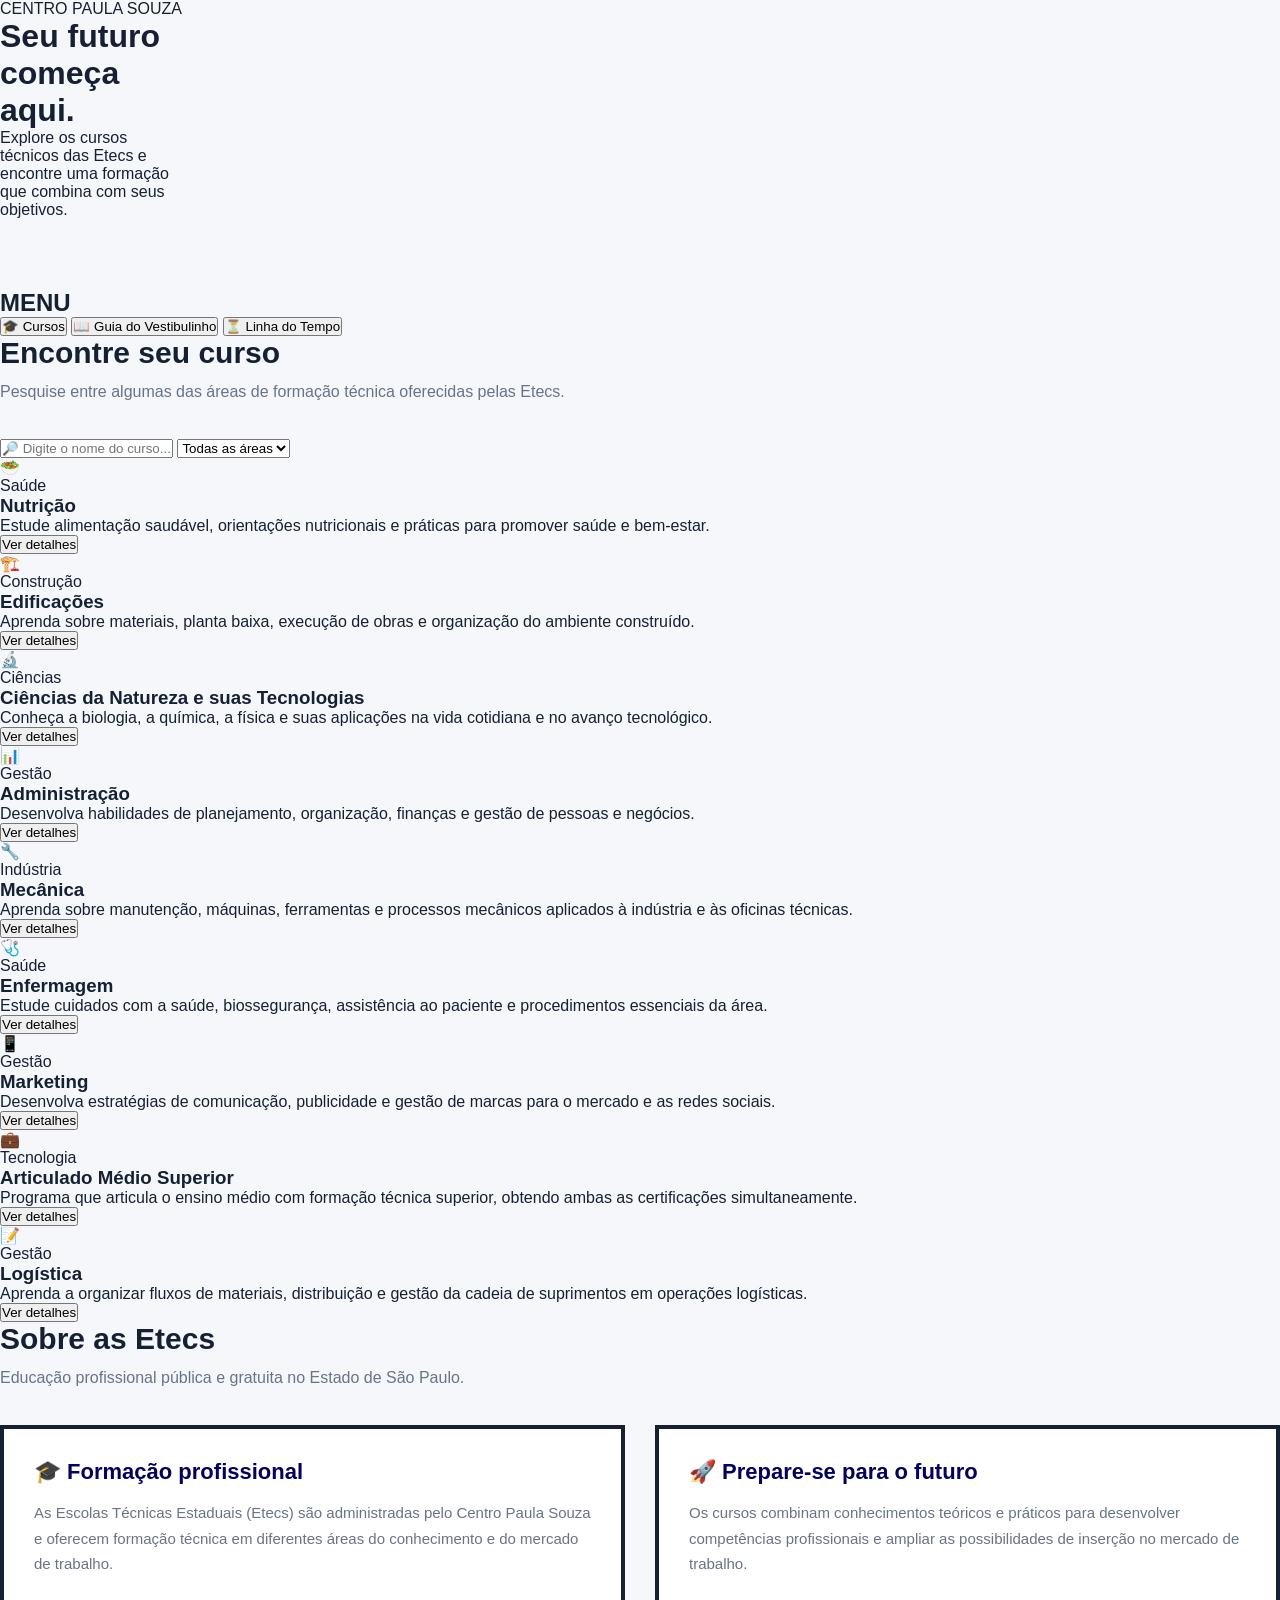
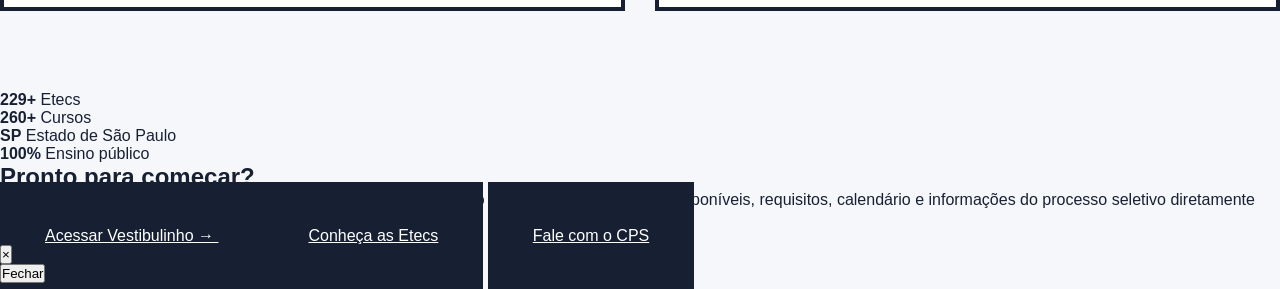
==== index.html @ 336ce73b "Add files via upload" ====
<!DOCTYPE html>
<html lang="pt-BR">
<head>
  <meta charset="UTF-8">
  <meta name="viewport" content="width=device-width, initial-scale=1.0">
  <link rel="stylesheet" href="style.css">


</head>

<body>

<div class="site">

  <!-- CABEÇALHO -->
  <header>

    <div class="header-content">

      <span class="tag">CENTRO PAULA SOUZA</span>

      <h1>Seu futuro começa aqui.</h1>

      <p>
        Explore os cursos técnicos das Etecs e encontre
        uma formação que combina com seus objetivos.
      </p>

    </div>

  </header>


  <div class="layout">

    <!-- MENU LATERAL -->
    <nav class="menu">

      <h2>MENU</h2>

      <button class="menu-btn active" onclick="mostrarSecao('cursos', this)">
        <span class="menu-icon">🎓</span>
        Cursos
      </button>

      <button class="menu-btn" onclick="window.location.href='https://site-guia-do-vestibulinho.netlify.app/'">
        <span class="menu-icon">📖</span>
        Guia do Vestibulinho
      </button>

      <button class="menu-btn" onclick="window.location.href='https://linhadotempoetec077.netlify.app/'">
        <span class="menu-icon">⏳</span>
        Linha do Tempo
      </button>

    </nav>


    <!-- CONTEÚDO -->
    <main>

      <!-- ================= CURSOS ================= -->

      <section id="cursos" class="section active">

        <div class="section-title">

          <h2>Encontre seu curso</h2>

          <p>
            Pesquise entre algumas das áreas de formação técnica oferecidas pelas Etecs.
          </p>

        </div>


        <div class="search-area">

          <input
            type="text"
            id="pesquisa"
            aria-label="Pesquisar cursos pelo nome"
            placeholder="🔎 Digite o nome do curso..."
            oninput="filtrarCursos()"
          >

          <select id="filtro" aria-label="Filtrar cursos por área" onchange="filtrarCursos()">

            <option value="todos">Todas as áreas</option>
            <option value="Tecnologia">Tecnologia</option>
            <option value="Gestão">Gestão</option>
            <option value="Indústria">Indústria</option>
            <option value="Saúde">Saúde</option>
            <option value="Ciências">Ciências</option>
            <option value="Construção">Construção</option>
          </select>

        </div>


        <div class="courses" id="listaCursos">

          <!-- NUTRIÇÃO -->

          <article
            class="course-card"
            data-nome="Nutrição"
            data-area="Saúde"
          >

            <div class="emoji">🥗</div>

            <span class="area">Saúde</span>

            <h3>Nutrição</h3>

            <p>
              Estude alimentação saudável, orientações nutricionais e práticas
              para promover saúde e bem-estar.
            </p>

            <button
              class="details-btn"
              onclick="abrirModal(
                'Nutrição',
                'O curso aborda alimentação, saúde, dieta, higiene alimentar e educação nutricional, preparando o estudante para orientar pessoas em relação a hábitos saudáveis e qualidade de vida.'
              )"
            >
              Ver detalhes
            </button>

          </article>


          <!-- EDIFICAÇÕES -->

          <article
            class="course-card"
            data-nome="Edificações"
            data-area="Construção"
          >

            <div class="emoji">🏗️</div>

            <span class="area">Construção</span>

            <h3>Edificações</h3>

            <p>
              Aprenda sobre materiais, planta baixa, execução de obras e organização
              do ambiente construído.
            </p>

            <button
              class="details-btn"
              onclick="abrirModal(
                'Edificações',
                'O curso forma profissionais para atuar na construção civil, estudando materiais, leitura de projetos, execução de obras, acabamento e organização da obra.'
              )"
            >
              Ver detalhes
            </button>

          </article>


          <!-- CIÊNCIAS DA NATUREZA E SUAS TECNOLOGIAS -->

          <article
            class="course-card"
            data-nome="Ciências da Natureza e suas Tecnologias"
            data-area="Ciências"
          >

            <div class="emoji">🔬</div>

            <span class="area">Ciências</span>

            <h3>Ciências da Natureza e suas Tecnologias</h3>

            <p>
              Conheça a biologia, a química, a física e suas aplicações na vida
              cotidiana e no avanço tecnológico.
            </p>

            <button
              class="details-btn"
              onclick="abrirModal(
                'Ciências da Natureza e suas Tecnologias',
                'O curso explora fenômenos naturais e tecnologias, estimulando o raciocínio científico, a investigação e a compreensão do mundo por meio de biologia, química e física.'
              )"
            >
              Ver detalhes
            </button>

          </article>


          <!-- ADMINISTRAÇÃO -->

          <article
            class="course-card"
            data-nome="Administração"
            data-area="Gestão"
          >

            <div class="emoji">📊</div>

            <span class="area">Gestão</span>

            <h3>Administração</h3>

            <p>
              Desenvolva habilidades de planejamento, organização, finanças e gestão
              de pessoas e negócios.
            </p>

            <button
              class="details-btn"
              onclick="abrirModal(
                'Administração',
                'A formação em Administração prepara o estudante para organizar recursos, liderar equipes, planejar ações e compreender o funcionamento de empresas e organizações.'
              )"
            >
              Ver detalhes
            </button>

          </article>


          <!-- MECÂNICA -->

          <article
            class="course-card"
            data-nome="Mecânica"
            data-area="Indústria"
          >

            <div class="emoji">🔧</div>

            <span class="area">Indústria</span>

            <h3>Mecânica</h3>

            <p>
              Aprenda sobre manutenção, máquinas, ferramentas e processos mecânicos
              aplicados à indústria e às oficinas técnicas.
            </p>

            <button
              class="details-btn"
              onclick="abrirModal(
                'Mecânica',
                'O curso oferece formação em manutenção, usinagem, medidas, desenho técnico e operação de máquinas, preparando o aluno para atuar em empresas industriais e oficinas.'
              )"
            >
              Ver detalhes
            </button>

          </article>


          <!-- ENFERMAGEM -->

          <article
            class="course-card"
            data-nome="Enfermagem"
            data-area="Saúde"
          >

            <div class="emoji">🩺</div>

            <span class="area">Saúde</span>

            <h3>Enfermagem</h3>

            <p>
              Estude cuidados com a saúde, biossegurança, assistência ao paciente e
              procedimentos essenciais da área.
            </p>

            <button
              class="details-btn"
              onclick="abrirModal(
                'Enfermagem',
                'O curso prepara profissionais para prestar atenção, acolhimento e cuidados básicos de saúde, com foco em procedimentos, biossegurança e assistência ao paciente.'
              )"
            >
              Ver detalhes
            </button>

          </article>


          <!-- MARKETING -->

          <article
            class="course-card"
            data-nome="Marketing"
            data-area="Gestão"
          >

            <div class="emoji">📱</div>

            <span class="area">Gestão</span>

            <h3>Marketing</h3>

            <p>
              Desenvolva estratégias de comunicação, publicidade e gestão de marcas
              para o mercado e as redes sociais.
            </p>

            <button
              class="details-btn"
              onclick="abrirModal(
                'Marketing',
                'O curso forma profissionais para criar e executar estratégias de comunicação, publicidade, gestão de marcas e campanhas de marketing digital e tradicional.'
              )"
            >
              Ver detalhes
            </button>

          </article>


          <!-- ARTICULADO MÉDIO SUPERIOR -->

          <article
            class="course-card"
            data-nome="Articulado Médio Superior"
            data-area="Tecnologia"
          >

            <div class="emoji">💼</div>

            <span class="area">Tecnologia</span>

            <h3>Articulado Médio Superior</h3>

            <p>
              Programa que articula o ensino médio com formação técnica superior,
              obtendo ambas as certificações simultaneamente.
            </p>

            <button
              class="details-btn"
              onclick="abrirModal(
                'Articulado Médio Superior',
                'O programa articula o ensino médio com a formação técnica, permitindo que os alunos obtenham as duas certificações simultaneamente, preparando-se para o mercado de trabalho e prosseguimento aos estudos.'
              )"
            >
              Ver detalhes
            </button>

          </article>


          <!-- LOGÍSTICA -->

          <article
            class="course-card"
            data-nome="Logística"
            data-area="Gestão"
          >

            <div class="emoji">📝</div>

            <span class="area">Gestão</span>

            <h3>Logística</h3>

            <p>
              Aprenda a organizar fluxos de materiais, distribuição e gestão da
              cadeia de suprimentos em operações logísticas.
            </p>

            <button
              class="details-btn"
              onclick="abrirModal(
                'Logística',
                'O curso prepara profissionais para gerenciar fluxos de materiais, coordenar distribuição, otimizar processos de armazenagem e gerenciar a cadeia de suprimentos.'
              )"
            >
              Ver detalhes
            </button>

          </article>

        </div>

      </section>


      <!-- ================= SOBRE ================= -->

      <section id="sobre" class="section">

        <div class="section-title">

          <h2>Sobre as Etecs</h2>

          <p>
            Educação profissional pública e gratuita no Estado de São Paulo.
          </p>

        </div>


        <div class="about">

          <div class="about-box">

            <h3>🎓 Formação profissional</h3>

            <p>
              As Escolas Técnicas Estaduais (Etecs) são administradas
              pelo Centro Paula Souza e oferecem formação técnica em
              diferentes áreas do conhecimento e do mercado de trabalho.
            </p>

          </div>


          <div class="about-box">

            <h3>🚀 Prepare-se para o futuro</h3>

            <p>
              Os cursos combinam conhecimentos teóricos e práticos
              para desenvolver competências profissionais e ampliar
              as possibilidades de inserção no mercado de trabalho.
            </p>

          </div>

        </div>


        <div class="numbers">

          <div class="number">
            <strong>229+</strong>
            Etecs
          </div>

          <div class="number">
            <strong>260+</strong>
            Cursos
          </div>

          <div class="number">
            <strong>SP</strong>
            Estado de São Paulo
          </div>

          <div class="number">
            <strong>100%</strong>
            Ensino público
          </div>

        </div>

      </section>


      <!-- ================= VESTIBULINHO ================= -->

      <section id="vestibulinho" class="section">

        <div class="vestibulinho">

          <h2>Pronto para começar?</h2>

          <p>
            O ingresso nos cursos técnicos é realizado por meio
            do Vestibulinho Etec. Consulte os cursos disponíveis,
            requisitos, calendário e informações do processo seletivo
            diretamente nos canais oficiais.
          </p>

          <a
            class="cta"
            href="https://vestibulinho.etec.sp.gov.br/"
            target="_blank"
            rel="noopener noreferrer"
          >
            Acessar Vestibulinho →
          </a>
          <a class="cta" href="https://www.cps.sp.gov.br/etec/" target="_blank" rel="noopener noreferrer">Conheça as Etecs</a>
          <a class="cta" href="https://www.cps.sp.gov.br/institucional/fale-conosco/" target="_blank" rel="noopener noreferrer">Fale com o CPS</a>

        </div>

      </section>

    </main>

  </div>

</div>


<!-- ================= MODAL ================= -->

<div class="modal" id="modal" role="dialog" aria-modal="true" aria-labelledby="modalTitulo" aria-describedby="modalTexto" tabindex="-1">

  <div class="modal-content">

    <button class="close" type="button" aria-label="Fechar detalhes do curso" onclick="fecharModal()">×</button>

    <h2 id="modalTitulo"></h2>

    <p id="modalTexto"></p>

    <button
      class="details-btn"
      onclick="fecharModal()"
    >
      Fechar
    </button>

  </div>

</div>


<script>

  /* =========================
     TROCAR SEÇÕES
  ========================= */

  function mostrarSecao(id, botao) {

    document.querySelectorAll(".section").forEach(section => {
      section.classList.remove("active");
    });

    document.getElementById(id).classList.add("active");

    document.querySelectorAll(".menu-btn").forEach(btn => {
      btn.classList.remove("active");
    });

    botao.classList.add("active");
  }


  /* =========================
     FILTRAR CURSOS
  ========================= */

  function filtrarCursos() {

    const pesquisa =
      document.getElementById("pesquisa")
      .value
      .toLowerCase();

    const area =
      document.getElementById("filtro")
      .value;

    const cursos =
      document.querySelectorAll(".course-card");

    cursos.forEach(curso => {

      const nome =
        curso.dataset.nome.toLowerCase();

      const areaCurso =
        curso.dataset.area;

      const encontrouNome =
        nome.includes(pesquisa);

      const encontrouArea =
        area === "todos" ||
        areaCurso === area;

      if (encontrouNome && encontrouArea) {

        curso.style.display = "block";

      } else {

        curso.style.display = "none";

      }

    });

  }


  /* =========================
     MODAL
  ========================= */

  let elementoAnteriorAoModal = null;

  function abrirModal(titulo, texto) {

    elementoAnteriorAoModal = document.activeElement;

    document.getElementById("modalTitulo").textContent = titulo;

    document.getElementById("modalTexto").textContent = texto;

    document.getElementById("modal").classList.add("show");
    document.getElementById("modal").focus();

  }


  function fecharModal() {

    document.getElementById("modal").classList.remove("show");
    if (elementoAnteriorAoModal && typeof elementoAnteriorAoModal.focus === "function") {
      elementoAnteriorAoModal.focus();
    }

  }


  /* Fecha clicando fora do modal */

  document.getElementById("modal").addEventListener(
    "click",
    function(event) {

      if (event.target === this) {
        fecharModal();
      }

    }
  );


  /* Fecha usando ESC */

  document.addEventListener(
    "keydown",
    function(event) {

      if (event.key === "Escape") {
        fecharModal();
      } else if (event.key === "Tab" && document.getElementById("modal").classList.contains("show")) {
        const modal = document.getElementById("modal");
        const controls = modal.querySelectorAll("button:not([disabled]), a[href], input:not([disabled]), select:not([disabled]), [tabindex]:not([tabindex='-1'])");
        const first = controls[0];
        const last = controls[controls.length - 1];
        if (event.shiftKey && document.activeElement === first) {
          event.preventDefault();
          last.focus();
        } else if (!event.shiftKey && document.activeElement === last) {
          event.preventDefault();
          first.focus();
        }
      }

    }
  );

</script>

</body>
</html>
---- style.css ----
* {
margin: 0;
padding: 0;
box-sizing: border-box;
}

html {
scroll-behavior: smooth;
}

body {
font-family: Arial, Helvetica, sans-serif;
background: #f5f7fb;
color: #172033;
}

/* =========================
CONTAINER
========================= */

.container {
width: 100%;
max-width: 1140px;
margin: 0 auto;
padding: 30px 20px 70px;
}

/* =========================
CABEÇALHO
========================= */

header {
display: grid;
grid-template-columns: 185px 1fr;
gap: 45px;
align-items: start;
margin-bottom: 70px;
}

.logo {
width: 185px;
height: 175px;
border: 4px solid #172033;
background: white;

display: flex;
align-items: center;
justify-content: center;

font-size: 32px;
font-weight: bold;
color: #010066;
}

.top-content {
padding-top: 15px;
}

.top-line {
width: 70%;
height: 8px;
background: #172033;
margin-bottom: 38px;
}

/* =========================
HERO
========================= */

.hero {
min-height: 220px;
border: 4px solid #172033;
background: white;
padding: 35px;
}

.hero h1 {
font-size: 38px;
line-height: 1.1;
margin-bottom: 18px;
}

.hero h1 span {
color: #010066;
}

.hero p {
color: #647089;
font-size: 17px;
line-height: 1.7;
max-width: 650px;
}

.hero-button {
display: inline-block;
margin-top: 22px;
padding: 13px 22px;
background: #010066;
color: white;
text-decoration: none;
font-weight: bold;
transition: 0.2s;
}

.hero-button:hover {
background: #010066;
}

.hero-actions {
display: flex;
flex-wrap: wrap;
gap: 14px;
margin-top: 14px;
}

.secondary-button {
display: inline-block;
margin-top: 22px;
padding: 13px 22px;
background: #f2f4f9;
color: #172033;
text-decoration: none;
font-weight: bold;
border: 3px solid #172033;
transition: 0.2s;
}

.secondary-button:hover {
background: #e9edf7;
}

/* =========================
TÍTULOS DAS SEÇÕES
========================= */

.section-title {
margin-bottom: 35px;
}

.section-title .line {
width: 270px;
height: 8px;
background: #172033;
margin-bottom: 15px;
}

.section-title h2 {
font-size: 30px;
color: #172033;
}

.section-title p {
color: #68738a;
margin-top: 10px;
line-height: 1.5;
}

/* =========================
SOBRE O CURSO
========================= */

.about {
display: grid;
grid-template-columns: 1fr 1fr;
gap: 30px;
margin-bottom: 80px;
}

.about-box {
background: white;
border: 4px solid #172033;
padding: 30px;
}

.about-box h3 {
font-size: 22px;
margin-bottom: 15px;
color: #010066;
}

.about-box p {
color: #68738a;
line-height: 1.7;
font-size: 15px;
}

/* =========================
CONTEÚDO DO CURSO
========================= */

.course-section {
margin-bottom: 80px;
}

.cards {
display: grid;
grid-template-columns: repeat(3, 1fr);
gap: 30px;
}

.card {
min-height: 260px;
background: white;
border: 4px solid #172033;
padding: 28px;
transition: 0.25s ease;
}

.card:hover {
transform: translateY(-6px);
box-shadow: 7px 7px 0 #010066;
}

.card-icon {
width: 48px;
height: 48px;

border: 4px solid #010066;

display: flex;
align-items: center;
justify-content: center;

color: #010066;
font-size: 16px;
font-weight: bold;

margin-bottom: 20px;
}

.card h3 {
font-size: 21px;
margin-bottom: 12px;
}

.card p {
color: #68738a;
line-height: 1.6;
font-size: 14px;
}

/* =========================
RELATOS DOS ALUNOS
========================= */

.testimonials {
margin-bottom: 80px;
}

.student-comments {
display: grid;
grid-template-columns: repeat(3, 1fr);
gap: 30px;
}

.student {
background: white;
border: 4px solid #172033;
padding: 45px;
position: relative;
}

.student::before {
content: "“";
position: absolute;
top: 5px;
right: 20px;

font-size: 70px;
color: #010066;
font-weight: bold;
}

.student p {
color: #68738a;
line-height: 1.7;
font-size: 15px;
margin-bottom: 25px;
}

.student-name {
font-weight: bold;
font-size: 17px;
color: #172033;
}

.student-course {
color: #010066;
font-size: 13px;
margin-top: 5px;
}

/* =========================
GALERIA DE FOTOS
========================= */

.gallery-section {
margin-bottom: 80px;
}

.gallery {
display: grid;
grid-template-columns: repeat(3, 1fr);
grid-auto-rows: 210px;
gap: 20px;
}

.photo {
overflow: hidden;
border: 4px solid #172033;
background: #dfe4ee;
position: relative;
}

.photo img {
width: 100%;
height: 100%;
object-fit: cover;
display: block;

transition: transform 0.4s ease;
}

.photo:hover img {
transform: scale(1.08);
}

/* Foto maior */

.photo-large {
grid-column: span 2;
grid-row: span 2;
}

/* =========================
CALL TO ACTION
========================= */

.cta {
background: #172033;
color: white;
padding: 45px;
text-align: center;
margin-bottom: 60px;
}

.cta h2 {
font-size: 30px;
margin-bottom: 12px;
}

.cta p {
color: #cbd2df;
margin-bottom: 25px;
}

.cta a {
display: inline-block;
background: #010066;
color: white;
text-decoration: none;
padding: 14px 25px;
font-weight: bold;
}

.cta a:hover {
background: #010066;
}

/* =========================
RODAPÉ
========================= */

.footer-brand {
display: flex;
align-items: center;
gap: 14px;
}

.footer-logo {
width: 70px;
height: 70px;
border: 3px solid #172033;
background: white;
display: flex;
align-items: center;
justify-content: center;
font-weight: bold;
color: #010066;
}

.footer-links {
display: flex;
align-items: center;
gap: 18px;
}

.footer-links a {
color: #172033;
text-decoration: none;
font-weight: bold;
}

footer {
border-top: 4px solid #172033;
padding-top: 20px;
display: flex;
justify-content: space-between;
align-items: center;
color: #68738a;
font-size: 14px;
}

/* =========================
RESPONSIVIDADE
========================= */

@media (max-width: 850px) {

header {
grid-template-columns: 1fr;
gap: 25px;
}

.logo {
width: 130px;
height: 120px;
}

.top-line {
width: 100%;
}

.about,
.cards,
.student-comments {
grid-template-columns: 1fr;
}

.gallery {
grid-template-columns: 1fr 1fr;
}

.photo-large {
grid-column: span 2;
}

.cursos-page .course-item {
grid-template-columns: 1fr;
}
}

@media (max-width: 550px) {

.container {
padding: 20px 15px 50px;
}

.hero {
padding: 25px;
}

.hero h1 {
font-size: 29px;
}

.gallery {
grid-template-columns: 1fr;
grid-auto-rows: 220px;
}

.photo-large {
grid-column: span 1;
grid-row: span 1;
}

footer {
flex-direction: column;
align-items: flex-start;
gap: 12px;
}
}

:where(a, button, input, select, summary):focus-visible {
outline: 3px solid #ffbf47;
outline-offset: 3px;
}

@media (prefers-reduced-motion: reduce) {
*, *::before, *::after {
scroll-behavior: auto !important;
animation-duration: 0.01ms !important;
transition-duration: 0.01ms !important;
}
}
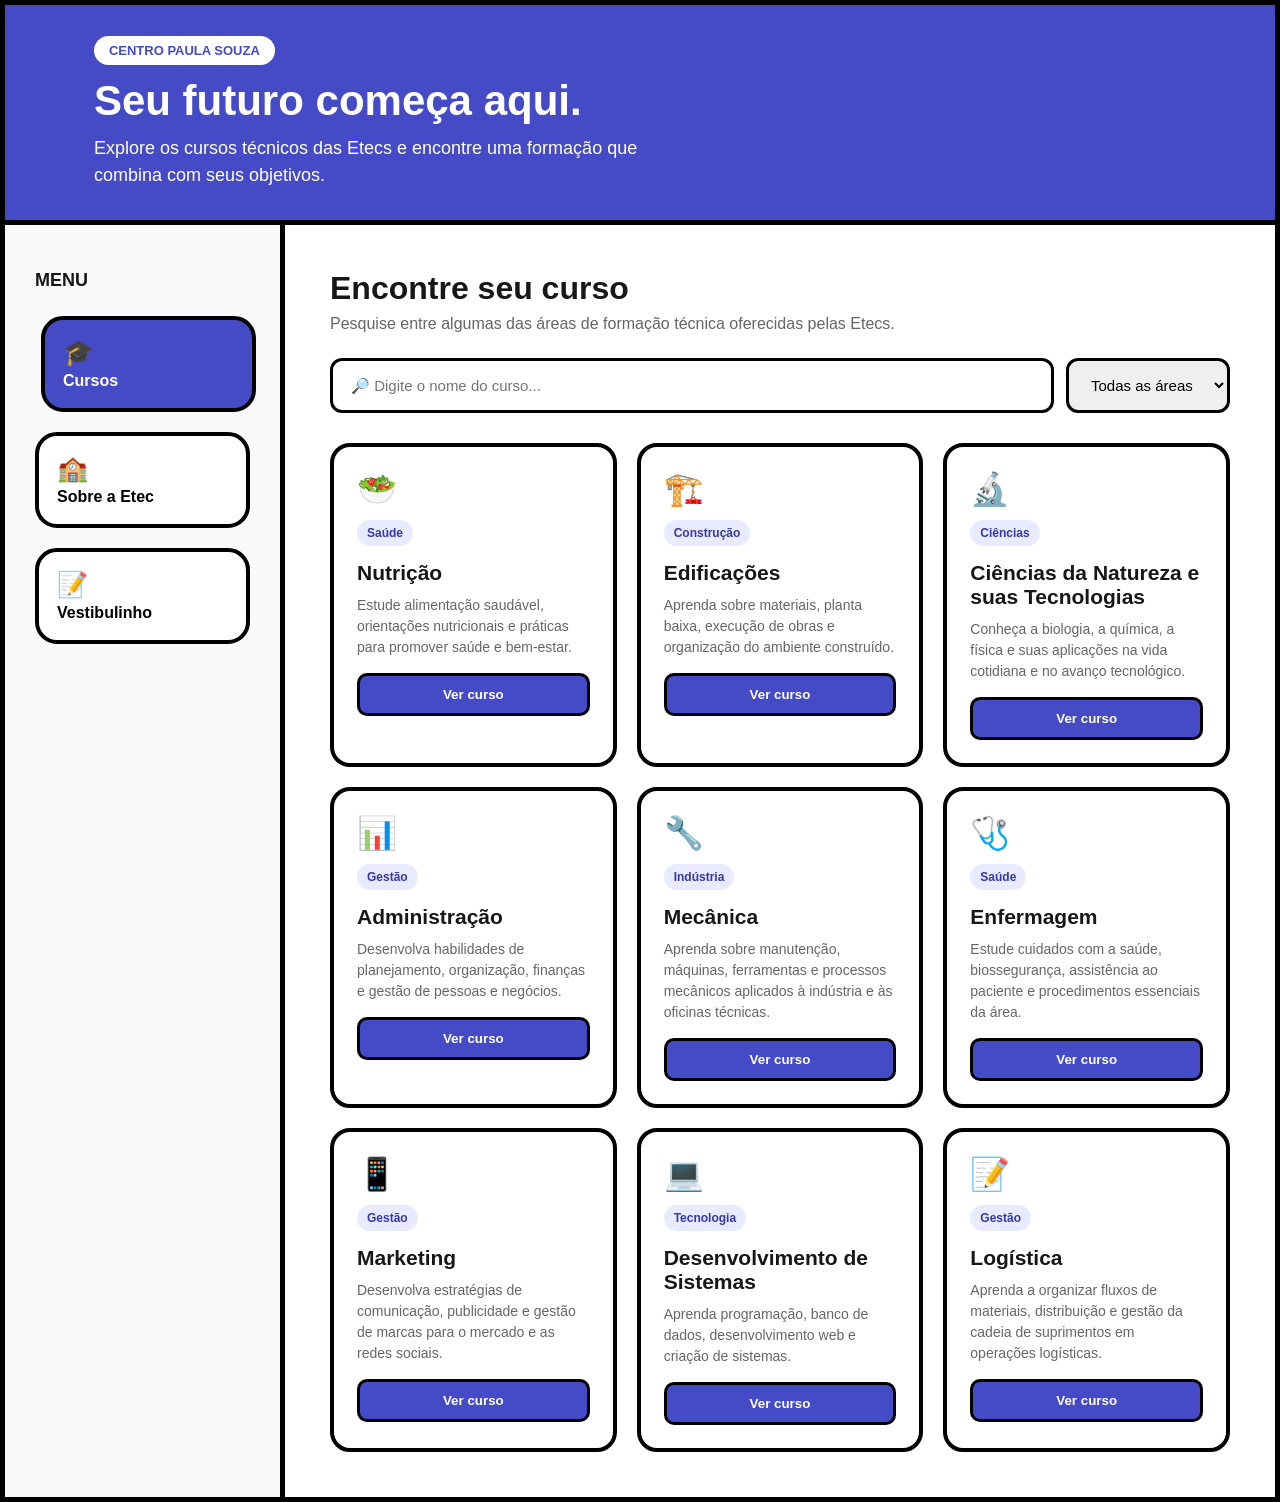
==== commit 7e137a23: "Add files via upload" ====
--- a/index.html
+++ b/index.html
@@ -3,9 +3,500 @@
 <head>
   <meta charset="UTF-8">
   <meta name="viewport" content="width=device-width, initial-scale=1.0">
-  <link rel="stylesheet" href="style.css">
-
-
+
+  <title>ETEC • Cursos Técnicos</title>
+
+  <style>
+    * {
+      margin: 0;
+      padding: 0;
+      box-sizing: border-box;
+    }
+
+    html {
+      scroll-behavior: smooth;
+    }
+
+    body {
+      font-family: Arial, Helvetica, sans-serif;
+      background: #f4f5fb;
+      color: #171717;
+    }
+
+    /* =========================
+       CONTAINER PRINCIPAL
+    ========================= */
+
+    .site {
+      width: 100%;
+      min-height: 100vh;
+      border: 5px solid #000;
+      background: white;
+      overflow: hidden;
+    }
+
+    /* =========================
+       CABEÇALHO
+    ========================= */
+
+    header {
+      height: 220px;
+      background: #454bc7;
+      
+      position: relative;
+      display: flex;
+      align-items: center;
+      padding: 30px 7%;
+      color: white;
+    }
+
+   
+    .linha {
+      position: absolute;
+      top: 115px;
+      left: 7%;
+      width: 130px;
+      height: 5px;
+      background: yellow;
+      border-radius: 5px;
+    }
+
+    .header-content {
+      max-width: 700px;
+      z-index: 2;
+    }
+
+    .tag {
+      display: inline-block;
+      background: #fff;
+      color: #454bc7;
+      padding: 7px 15px;
+      border-radius: 20px;
+      font-size: 13px;
+      font-weight: bold;
+      margin-bottom: 12px;
+    }
+
+    header h1 {
+      font-size: 42px;
+      margin-bottom: 10px;
+    }
+
+    header p {
+      font-size: 18px;
+      line-height: 1.5;
+      max-width: 600px;
+    }
+
+    /* =========================
+       MENU
+    ========================= */
+
+    .layout {
+      display: flex;
+      min-height: calc(100vh - 225px);
+    }
+
+    .menu {
+      width: 280px;
+      padding: 45px 30px;
+      border-right: 5px solid #000;
+      background: #fafafa;
+    }
+
+    .menu h2 {
+      font-size: 18px;
+      margin-bottom: 25px;
+    }
+
+    .menu-btn {
+      width: 100%;
+      min-height: 85px;
+      margin-bottom: 20px;
+      border: 4px solid #000;
+      border-radius: 22px;
+      background: white;
+      cursor: pointer;
+      transition: 0.25s;
+      font-size: 16px;
+      font-weight: bold;
+      text-align: left;
+      padding: 18px;
+    }
+
+    .menu-btn:hover,
+    .menu-btn.active {
+      background: #454bc7;
+      color: white;
+      transform: translateX(6px);
+    }
+
+    .menu-icon {
+      font-size: 25px;
+      display: block;
+      margin-bottom: 5px;
+    }
+
+    /* =========================
+       CONTEÚDO
+    ========================= */
+
+    main {
+      flex: 1;
+      padding: 45px;
+      background: #fff;
+    }
+
+    .section {
+      display: none;
+      animation: aparecer 0.4s ease;
+    }
+
+    .section.active {
+      display: block;
+    }
+
+    @keyframes aparecer {
+      from {
+        opacity: 0;
+        transform: translateY(10px);
+      }
+
+      to {
+        opacity: 1;
+        transform: translateY(0);
+      }
+    }
+
+    .section-title {
+      margin-bottom: 25px;
+    }
+
+    .section-title h2 {
+      font-size: 32px;
+      margin-bottom: 8px;
+    }
+
+    .section-title p {
+      color: #666;
+    }
+
+    /* =========================
+       PESQUISA
+    ========================= */
+
+    .search-area {
+      display: flex;
+      gap: 12px;
+      margin-bottom: 30px;
+      flex-wrap: wrap;
+    }
+
+    .search-area input,
+    .search-area select {
+      padding: 15px 18px;
+      border: 3px solid #000;
+      border-radius: 12px;
+      font-size: 15px;
+      outline: none;
+    }
+
+    .search-area input {
+      flex: 1;
+      min-width: 220px;
+    }
+
+    .search-area input:focus,
+    .search-area select:focus {
+      border-color: #454bc7;
+    }
+
+    /* =========================
+       CARDS
+    ========================= */
+
+    .courses {
+      display: grid;
+      grid-template-columns: repeat(3, 1fr);
+      gap: 20px;
+    }
+
+    .course-card {
+      border: 4px solid #000;
+      border-radius: 20px;
+      padding: 23px;
+      background: white;
+      transition: 0.25s;
+      position: relative;
+    }
+
+    .course-card:hover {
+      transform: translateY(-6px);
+      box-shadow: 7px 7px 0 #454bc7;
+    }
+
+    .course-card .emoji {
+      font-size: 32px;
+      margin-bottom: 12px;
+    }
+
+    .course-card h3 {
+      font-size: 21px;
+      margin-bottom: 10px;
+    }
+
+    .course-card p {
+      color: #666;
+      line-height: 1.5;
+      font-size: 14px;
+      margin-bottom: 15px;
+    }
+
+    .area {
+      display: inline-block;
+      background: #e9eaff;
+      color: #3439a6;
+      padding: 6px 10px;
+      border-radius: 20px;
+      font-size: 12px;
+      font-weight: bold;
+      margin-bottom: 15px;
+    }
+
+    .details-btn {
+      width: 100%;
+      border: 3px solid #000;
+      border-radius: 10px;
+      background: #454bc7;
+      color: white;
+      padding: 11px;
+      font-weight: bold;
+      cursor: pointer;
+      transition: 0.2s;
+    }
+
+    .details-btn:hover {
+      background: #000;
+    }
+
+    /* =========================
+       SOBRE
+    ========================= */
+
+    .about {
+      display: grid;
+      grid-template-columns: 1fr 1fr;
+      gap: 30px;
+    }
+
+    .about-box {
+      border: 4px solid #000;
+      border-radius: 22px;
+      padding: 30px;
+      background: #fafafa;
+    }
+
+    .about-box h3 {
+      margin-bottom: 15px;
+      font-size: 23px;
+    }
+
+    .about-box p {
+      color: #555;
+      line-height: 1.7;
+    }
+
+    .numbers {
+      display: grid;
+      grid-template-columns: repeat(2, 1fr);
+      gap: 15px;
+      margin-top: 20px;
+    }
+
+    .number {
+      background: #454bc7;
+      color: white;
+      border: 3px solid #000;
+      border-radius: 15px;
+      padding: 20px;
+      text-align: center;
+    }
+
+    .number strong {
+      display: block;
+      font-size: 30px;
+    }
+
+    /* =========================
+       VESTIBULINHO
+    ========================= */
+
+    .vestibulinho {
+      background: #454bc7;
+      color: white;
+      border: 4px solid #000;
+      border-radius: 25px;
+      padding: 40px;
+      max-width: 800px;
+    }
+
+    .vestibulinho h2 {
+      font-size: 34px;
+      margin-bottom: 15px;
+    }
+
+    .vestibulinho p {
+      line-height: 1.6;
+      margin-bottom: 25px;
+    }
+
+    .cta {
+      display: inline-block;
+      padding: 15px 25px;
+      border: 3px solid #000;
+      border-radius: 12px;
+      background: white;
+      color: #000;
+      text-decoration: none;
+      font-weight: bold;
+      transition: 0.2s;
+    }
+
+    .cta:hover {
+      background: #000;
+      color: white;
+    }
+
+    /* =========================
+       MODAL
+    ========================= */
+
+    .modal {
+      display: none;
+      position: fixed;
+      inset: 0;
+      background: rgba(0, 0, 0, 0.65);
+      align-items: center;
+      justify-content: center;
+      padding: 20px;
+      z-index: 100;
+    }
+
+    .modal.show {
+      display: flex;
+    }
+
+    .modal-content {
+      width: min(600px, 100%);
+      background: white;
+      border: 5px solid #000;
+      border-radius: 25px;
+      padding: 35px;
+      position: relative;
+      animation: aparecer 0.3s ease;
+    }
+
+    .close {
+      position: absolute;
+      right: 18px;
+      top: 15px;
+      width: 40px;
+      height: 40px;
+      border: 3px solid #000;
+      border-radius: 50%;
+      background: white;
+      font-size: 20px;
+      cursor: pointer;
+    }
+
+    .modal-content h2 {
+      margin-bottom: 15px;
+      font-size: 30px;
+      color: #454bc7;
+    }
+
+    .modal-content p {
+      color: #555;
+      line-height: 1.7;
+      margin-bottom: 20px;
+    }
+
+    /* =========================
+       RESPONSIVO
+    ========================= */
+
+    @media (max-width: 1000px) {
+      .courses {
+        grid-template-columns: repeat(2, 1fr);
+      }
+
+      .menu {
+        width: 230px;
+      }
+    }
+
+    @media (max-width: 750px) {
+      header {
+        height: 250px;
+      }
+
+      header h1 {
+        font-size: 32px;
+      }
+
+      header::after {
+        display: none;
+      }
+
+      .layout {
+        flex-direction: column;
+      }
+
+      .menu {
+        width: 100%;
+        border-right: none;
+        border-bottom: 5px solid #000;
+        display: flex;
+        gap: 10px;
+        overflow-x: auto;
+        padding: 20px;
+      }
+
+      .menu h2 {
+        display: none;
+      }
+
+      .menu-btn {
+        min-width: 180px;
+        margin: 0;
+      }
+
+      main {
+        padding: 25px 18px;
+      }
+
+      .courses {
+        grid-template-columns: 1fr;
+      }
+
+      .about {
+        grid-template-columns: 1fr;
+      }
+    }
+
+    :where(a, button, input, select, summary):focus-visible {
+      outline: 3px solid #ffbf47;
+      outline-offset: 3px;
+    }
+
+    @media (prefers-reduced-motion: reduce) {
+      *, *::before, *::after {
+        scroll-behavior: auto !important;
+        animation-duration: 0.01ms !important;
+        transition-duration: 0.01ms !important;
+      }
+    }
+  </style>
 </head>
 
 <body>
@@ -13,7 +504,7 @@
 <div class="site">
 
   <!-- CABEÇALHO -->
-  <header>
+  <header style="border-bottom: 5px solid black;">
 
     <div class="header-content">
 
@@ -43,14 +534,14 @@
         Cursos
       </button>
 
-      <button class="menu-btn" onclick="window.location.href='https://site-guia-do-vestibulinho.netlify.app/'">
-        <span class="menu-icon">📖</span>
-        Guia do Vestibulinho
+      <button class="menu-btn" onclick="mostrarSecao('sobre', this)">
+        <span class="menu-icon">🏫</span>
+        Sobre a Etec
       </button>
 
-      <button class="menu-btn" onclick="window.location.href='https://linhadotempoetec077.netlify.app/'">
-        <span class="menu-icon">⏳</span>
-        Linha do Tempo
+      <button class="menu-btn" onclick="mostrarSecao('vestibulinho', this)">
+        <span class="menu-icon">📝</span>
+        Vestibulinho
       </button>
 
     </nav>
@@ -93,298 +584,164 @@
             <option value="Saúde">Saúde</option>
             <option value="Ciências">Ciências</option>
             <option value="Construção">Construção</option>
+
           </select>
 
         </div>
 
 
         <div class="courses" id="listaCursos">
-
-          <!-- NUTRIÇÃO -->
 
           <article
             class="course-card"
             data-nome="Nutrição"
             data-area="Saúde"
           >
-
             <div class="emoji">🥗</div>
-
             <span class="area">Saúde</span>
-
             <h3>Nutrição</h3>
-
             <p>
               Estude alimentação saudável, orientações nutricionais e práticas
               para promover saúde e bem-estar.
             </p>
-
-            <button
-              class="details-btn"
-              onclick="abrirModal(
-                'Nutrição',
-                'O curso aborda alimentação, saúde, dieta, higiene alimentar e educação nutricional, preparando o estudante para orientar pessoas em relação a hábitos saudáveis e qualidade de vida.'
-              )"
-            >
-              Ver detalhes
+            <button type="button" class="details-btn" onclick="window.location.href='NUT.html'">
+              Ver curso
             </button>
-
           </article>
-
-
-          <!-- EDIFICAÇÕES -->
 
           <article
             class="course-card"
             data-nome="Edificações"
             data-area="Construção"
           >
-
             <div class="emoji">🏗️</div>
-
             <span class="area">Construção</span>
-
             <h3>Edificações</h3>
-
             <p>
               Aprenda sobre materiais, planta baixa, execução de obras e organização
               do ambiente construído.
             </p>
-
-            <button
-              class="details-btn"
-              onclick="abrirModal(
-                'Edificações',
-                'O curso forma profissionais para atuar na construção civil, estudando materiais, leitura de projetos, execução de obras, acabamento e organização da obra.'
-              )"
-            >
-              Ver detalhes
+            <button type="button" class="details-btn" onclick="window.location.href='EDIF.html'">
+              Ver curso
             </button>
-
           </article>
-
-
-          <!-- CIÊNCIAS DA NATUREZA E SUAS TECNOLOGIAS -->
 
           <article
             class="course-card"
             data-nome="Ciências da Natureza e suas Tecnologias"
             data-area="Ciências"
           >
-
             <div class="emoji">🔬</div>
-
             <span class="area">Ciências</span>
-
             <h3>Ciências da Natureza e suas Tecnologias</h3>
-
             <p>
               Conheça a biologia, a química, a física e suas aplicações na vida
               cotidiana e no avanço tecnológico.
             </p>
-
-            <button
-              class="details-btn"
-              onclick="abrirModal(
-                'Ciências da Natureza e suas Tecnologias',
-                'O curso explora fenômenos naturais e tecnologias, estimulando o raciocínio científico, a investigação e a compreensão do mundo por meio de biologia, química e física.'
-              )"
-            >
-              Ver detalhes
+            <button type="button" class="details-btn" onclick="window.location.href='CNT.html'">
+              Ver curso
             </button>
-
           </article>
-
-
-          <!-- ADMINISTRAÇÃO -->
 
           <article
             class="course-card"
             data-nome="Administração"
             data-area="Gestão"
           >
-
             <div class="emoji">📊</div>
-
             <span class="area">Gestão</span>
-
             <h3>Administração</h3>
-
             <p>
               Desenvolva habilidades de planejamento, organização, finanças e gestão
               de pessoas e negócios.
             </p>
-
-            <button
-              class="details-btn"
-              onclick="abrirModal(
-                'Administração',
-                'A formação em Administração prepara o estudante para organizar recursos, liderar equipes, planejar ações e compreender o funcionamento de empresas e organizações.'
-              )"
-            >
-              Ver detalhes
+            <button type="button" class="details-btn" onclick="window.location.href='ADM.html'">
+              Ver curso
             </button>
-
           </article>
-
-
-          <!-- MECÂNICA -->
 
           <article
             class="course-card"
             data-nome="Mecânica"
             data-area="Indústria"
           >
-
             <div class="emoji">🔧</div>
-
             <span class="area">Indústria</span>
-
             <h3>Mecânica</h3>
-
             <p>
               Aprenda sobre manutenção, máquinas, ferramentas e processos mecânicos
               aplicados à indústria e às oficinas técnicas.
             </p>
-
-            <button
-              class="details-btn"
-              onclick="abrirModal(
-                'Mecânica',
-                'O curso oferece formação em manutenção, usinagem, medidas, desenho técnico e operação de máquinas, preparando o aluno para atuar em empresas industriais e oficinas.'
-              )"
-            >
-              Ver detalhes
+            <button type="button" class="details-btn" onclick="window.location.href='MEC.html'">
+              Ver curso
             </button>
-
           </article>
-
-
-          <!-- ENFERMAGEM -->
 
           <article
             class="course-card"
             data-nome="Enfermagem"
             data-area="Saúde"
           >
-
             <div class="emoji">🩺</div>
-
             <span class="area">Saúde</span>
-
             <h3>Enfermagem</h3>
-
             <p>
               Estude cuidados com a saúde, biossegurança, assistência ao paciente e
               procedimentos essenciais da área.
             </p>
-
-            <button
-              class="details-btn"
-              onclick="abrirModal(
-                'Enfermagem',
-                'O curso prepara profissionais para prestar atenção, acolhimento e cuidados básicos de saúde, com foco em procedimentos, biossegurança e assistência ao paciente.'
-              )"
-            >
-              Ver detalhes
+            <button type="button" class="details-btn" onclick="window.location.href='ENF.html'">
+              Ver curso
             </button>
-
           </article>
-
-
-          <!-- MARKETING -->
 
           <article
             class="course-card"
             data-nome="Marketing"
             data-area="Gestão"
           >
-
             <div class="emoji">📱</div>
-
             <span class="area">Gestão</span>
-
             <h3>Marketing</h3>
-
             <p>
               Desenvolva estratégias de comunicação, publicidade e gestão de marcas
               para o mercado e as redes sociais.
             </p>
-
-            <button
-              class="details-btn"
-              onclick="abrirModal(
-                'Marketing',
-                'O curso forma profissionais para criar e executar estratégias de comunicação, publicidade, gestão de marcas e campanhas de marketing digital e tradicional.'
-              )"
-            >
-              Ver detalhes
+            <button type="button" class="details-btn" onclick="window.location.href='MKT.html'">
+              Ver curso
             </button>
-
           </article>
-
-
-          <!-- ARTICULADO MÉDIO SUPERIOR -->
 
           <article
             class="course-card"
-            data-nome="Articulado Médio Superior"
+            data-nome="Desenvolvimento de Sistemas"
             data-area="Tecnologia"
           >
-
-            <div class="emoji">💼</div>
-
+            <div class="emoji">💻</div>
             <span class="area">Tecnologia</span>
-
-            <h3>Articulado Médio Superior</h3>
-
+            <h3>Desenvolvimento de Sistemas</h3>
             <p>
-              Programa que articula o ensino médio com formação técnica superior,
-              obtendo ambas as certificações simultaneamente.
+              Aprenda programação, banco de dados, desenvolvimento web e criação de sistemas.
             </p>
-
-            <button
-              class="details-btn"
-              onclick="abrirModal(
-                'Articulado Médio Superior',
-                'O programa articula o ensino médio com a formação técnica, permitindo que os alunos obtenham as duas certificações simultaneamente, preparando-se para o mercado de trabalho e prosseguimento aos estudos.'
-              )"
-            >
-              Ver detalhes
+            <button type="button" class="details-btn" onclick="window.location.href='AMS.html'">
+              Ver curso
             </button>
-
           </article>
-
-
-          <!-- LOGÍSTICA -->
 
           <article
             class="course-card"
             data-nome="Logística"
             data-area="Gestão"
           >
-
             <div class="emoji">📝</div>
-
             <span class="area">Gestão</span>
-
             <h3>Logística</h3>
-
             <p>
               Aprenda a organizar fluxos de materiais, distribuição e gestão da
               cadeia de suprimentos em operações logísticas.
             </p>
-
-            <button
-              class="details-btn"
-              onclick="abrirModal(
-                'Logística',
-                'O curso prepara profissionais para gerenciar fluxos de materiais, coordenar distribuição, otimizar processos de armazenagem e gerenciar a cadeia de suprimentos.'
-              )"
-            >
-              Ver detalhes
+            <button type="button" class="details-btn" onclick="window.location.href='LOG.html'">
+              Ver curso
             </button>
-
           </article>
 
         </div>
@@ -485,7 +842,7 @@
             target="_blank"
             rel="noopener noreferrer"
           >
-            Acessar Vestibulinho →
+            Acessar Vestibulinho Etec →
           </a>
           <a class="cta" href="https://www.cps.sp.gov.br/etec/" target="_blank" rel="noopener noreferrer">Conheça as Etecs</a>
           <a class="cta" href="https://www.cps.sp.gov.br/institucional/fale-conosco/" target="_blank" rel="noopener noreferrer">Fale com o CPS</a>
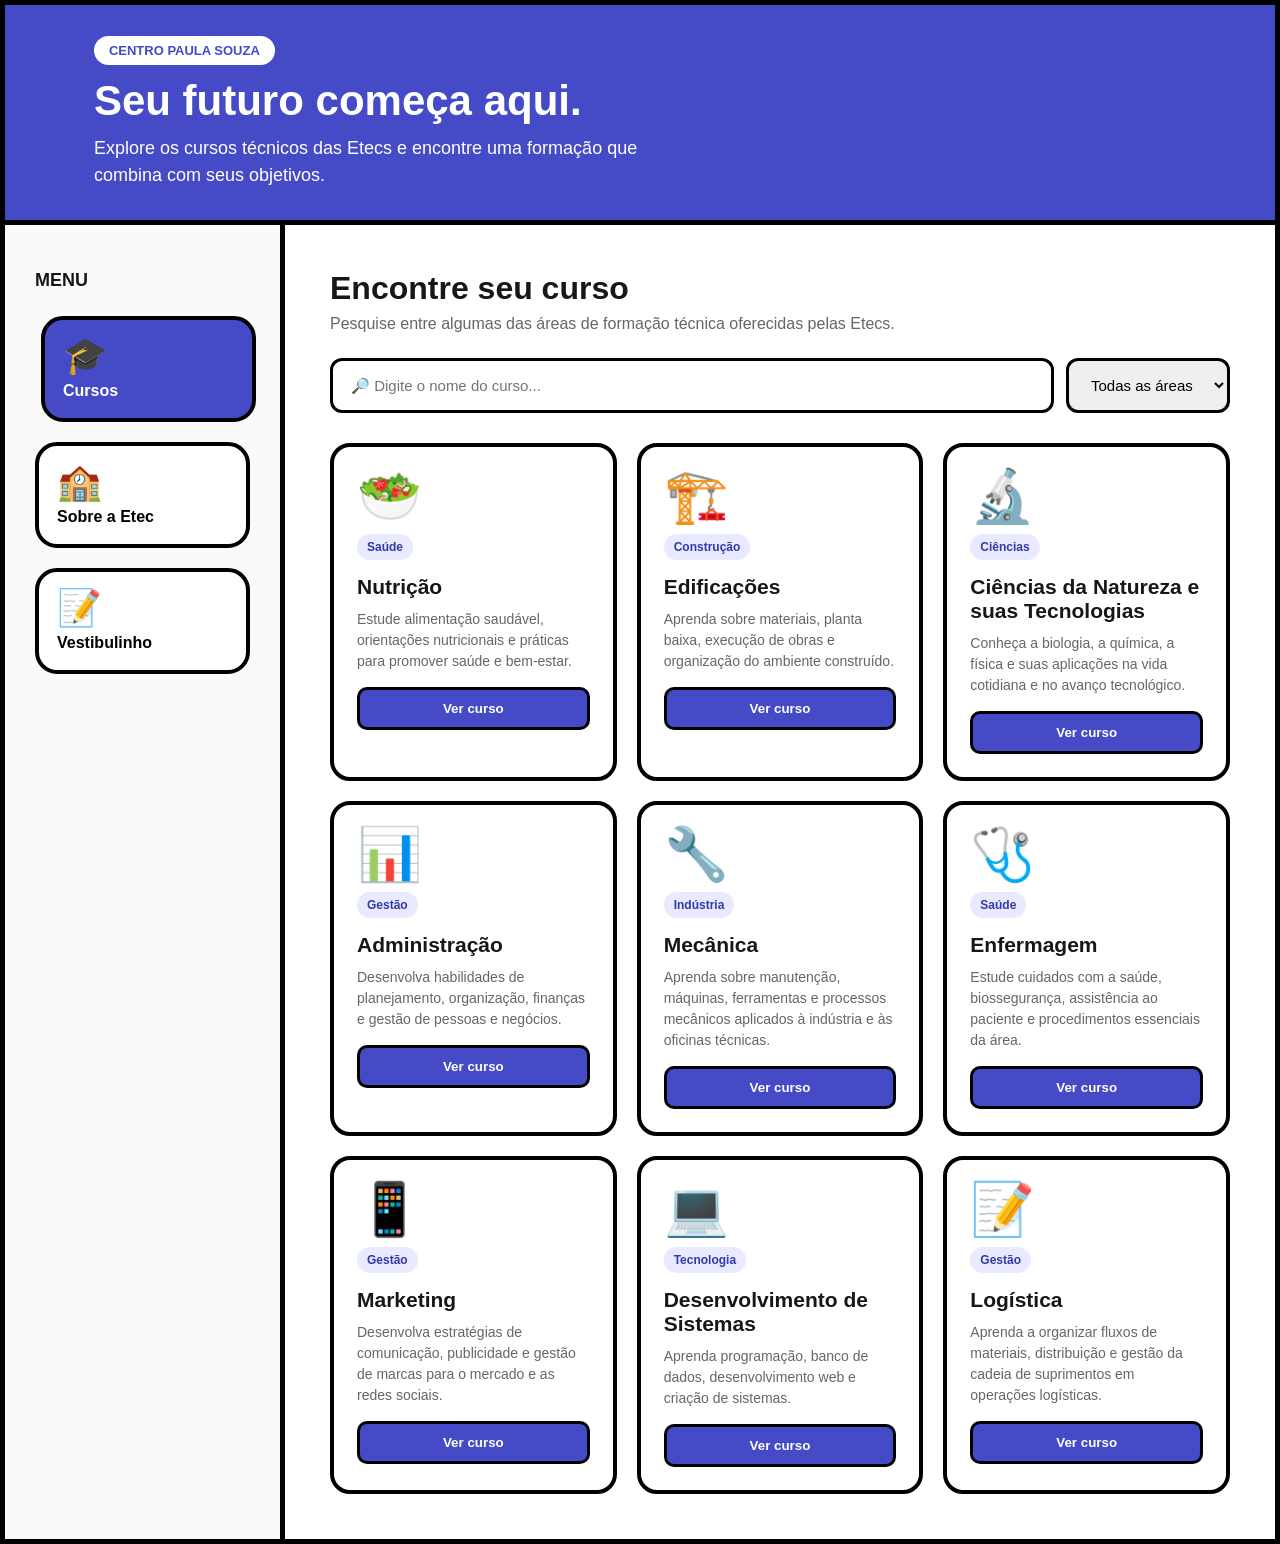
==== commit 4e0b067a: "Update index.html" ====
--- a/index.html
+++ b/index.html
@@ -132,9 +132,10 @@
     }
 
     .menu-icon {
-      font-size: 25px;
+      font-size: 36px;
+      line-height: 1;
       display: block;
-      margin-bottom: 5px;
+      margin-bottom: 8px;
     }
 
     /* =========================
@@ -236,8 +237,10 @@
     }
 
     .course-card .emoji {
-      font-size: 32px;
+      font-size: 52px;
+      line-height: 1;
       margin-bottom: 12px;
+      display: block;
     }
 
     .course-card h3 {
